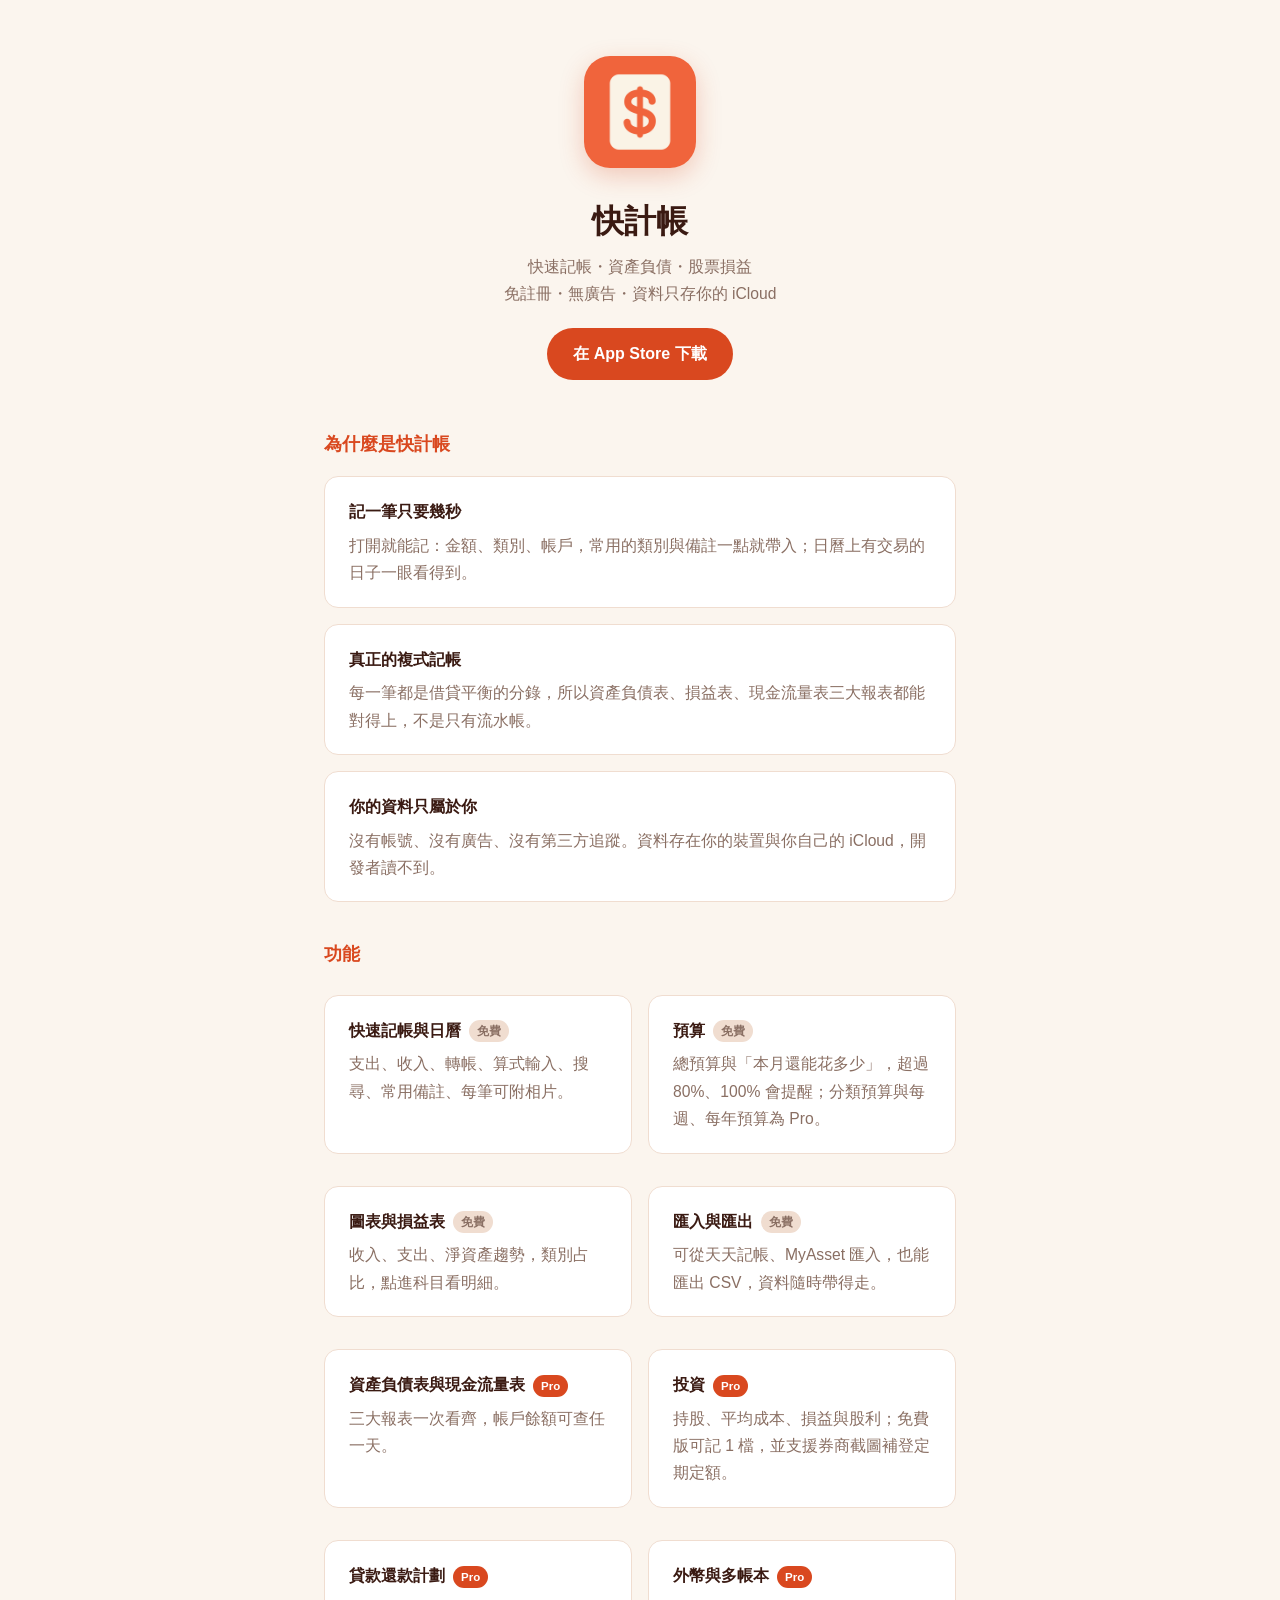
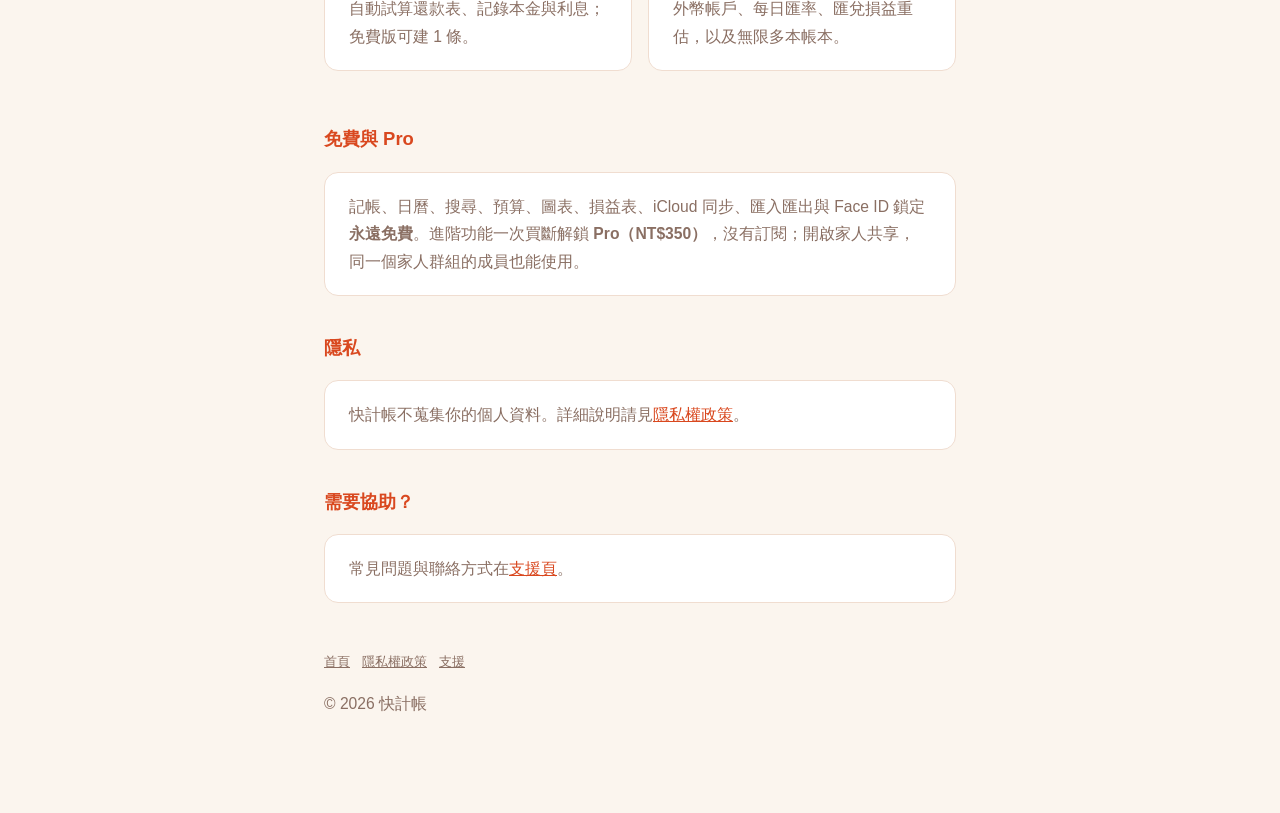
==== index.html @ 149b97d0 "快計帳站台：首頁、隱私權政策、支援頁（比照 Matchabook 站台，GitHub Pages） Co-Authored-By: Claude Sonnet 5.5 <noreply@anthrop" ====
<!DOCTYPE html>
<html lang="zh-Hant">
<head>
<meta charset="utf-8">
<meta name="viewport" content="width=device-width, initial-scale=1">
<title>快計帳 — 快速記帳・資產負債・股票損益</title>
<meta name="description" content="快計帳：快速記帳、日曆、預算、圖表與三大報表，資料只存在你自己的 iCloud，免註冊、無廣告。">
<link rel="icon" href="favicon.ico" sizes="any">
<link rel="icon" type="image/png" sizes="32x32" href="favicon-32.png">
<link rel="apple-touch-icon" sizes="180x180" href="apple-touch-icon.png">
<link rel="manifest" href="site.webmanifest">
<meta name="apple-mobile-web-app-title" content="快計帳">
<link rel="stylesheet" href="style.css">
</head>
<body>
<main>

  <div class="hero">
    <img src="icon-512.png" alt="快計帳 App 圖示" width="112" height="112">
    <h1>快計帳</h1>
    <p class="tag">快速記帳・資產負債・股票損益<br>免註冊・無廣告・資料只存你的 iCloud</p>
    <a class="button" href="https://apps.apple.com/app/id6822776320">在 App Store 下載</a>
  </div>

  <h2>為什麼是快計帳</h2>
  <div class="card"><h3>記一筆只要幾秒</h3><p>打開就能記：金額、類別、帳戶，常用的類別與備註一點就帶入；日曆上有交易的日子一眼看得到。</p></div>
  <div class="card"><h3>真正的複式記帳</h3><p>每一筆都是借貸平衡的分錄，所以資產負債表、損益表、現金流量表三大報表都能對得上，不是只有流水帳。</p></div>
  <div class="card"><h3>你的資料只屬於你</h3><p>沒有帳號、沒有廣告、沒有第三方追蹤。資料存在你的裝置與你自己的 iCloud，開發者讀不到。</p></div>

  <h2>功能</h2>
  <div class="grid">
    <div class="card"><h3>快速記帳與日曆<span class="tag-free">免費</span></h3><p>支出、收入、轉帳、算式輸入、搜尋、常用備註、每筆可附相片。</p></div>
    <div class="card"><h3>預算<span class="tag-free">免費</span></h3><p>總預算與「本月還能花多少」，超過 80%、100% 會提醒；分類預算與每週、每年預算為 Pro。</p></div>
    <div class="card"><h3>圖表與損益表<span class="tag-free">免費</span></h3><p>收入、支出、淨資產趨勢，類別占比，點進科目看明細。</p></div>
    <div class="card"><h3>匯入與匯出<span class="tag-free">免費</span></h3><p>可從天天記帳、MyAsset 匯入，也能匯出 CSV，資料隨時帶得走。</p></div>
    <div class="card"><h3>資產負債表與現金流量表<span class="tag-pro">Pro</span></h3><p>三大報表一次看齊，帳戶餘額可查任一天。</p></div>
    <div class="card"><h3>投資<span class="tag-pro">Pro</span></h3><p>持股、平均成本、損益與股利；免費版可記 1 檔，並支援券商截圖補登定期定額。</p></div>
    <div class="card"><h3>貸款還款計劃<span class="tag-pro">Pro</span></h3><p>自動試算還款表、記錄本金與利息；免費版可建 1 條。</p></div>
    <div class="card"><h3>外幣與多帳本<span class="tag-pro">Pro</span></h3><p>外幣帳戶、每日匯率、匯兌損益重估，以及無限多本帳本。</p></div>
  </div>

  <h2>免費與 Pro</h2>
  <div class="card">
    <p>記帳、日曆、搜尋、預算、圖表、損益表、iCloud 同步、匯入匯出與 Face ID 鎖定<strong>永遠免費</strong>。進階功能一次買斷解鎖 <strong>Pro（NT$350）</strong>，沒有訂閱；開啟家人共享，同一個家人群組的成員也能使用。</p>
  </div>

  <h2>隱私</h2>
  <div class="card"><p>快計帳不蒐集你的個人資料。詳細說明請見<a href="privacy.html">隱私權政策</a>。</p></div>

  <h2>需要協助？</h2>
  <div class="card"><p>常見問題與聯絡方式在<a href="support.html">支援頁</a>。</p></div>

  <footer>
    <a href="./">首頁</a><a href="privacy.html">隱私權政策</a><a href="support.html">支援</a>
    <p>© 2026 快計帳</p>
  </footer>
</main>
</body>
</html>
---- style.css ----
:root {
  --bg: #FBF5EE;
  --card: #FFFFFF;
  --deep: #3A1A12;
  --accent: #D9481F;
  --muted: #8A6F63;
  --border: #F0DDD0;
  color-scheme: light dark;
}
@media (prefers-color-scheme: dark) {
  :root {
    --bg: #1A0F0B; --card: #25150F; --border: #3A2218;
    --deep: #F5E9DF; --accent: #FF8A63; --muted: #B49A8C;
  }
}
* { box-sizing: border-box; }
body {
  margin: 0;
  background: var(--bg);
  color: var(--deep);
  font-family: -apple-system, BlinkMacSystemFont, "Segoe UI", "Noto Sans TC", sans-serif;
  line-height: 1.75;
}
main {
  max-width: 680px;
  margin: 0 auto;
  padding: 48px 24px 80px;
}
h1 { font-size: 1.7rem; margin: 0 0 4px; }
h2 { font-size: 1.15rem; margin: 36px 0 8px; color: var(--accent); }
p, li { font-size: 0.98rem; }
.updated { color: var(--muted); font-size: 0.85rem; margin-bottom: 28px; }
nav.top { margin-bottom: 32px; font-size: 0.9rem; }
nav.top a { color: var(--accent); text-decoration: none; margin-right: 14px; }
nav.top a:hover { text-decoration: underline; }
.brand { display: flex; align-items: center; gap: 10px; margin-bottom: 24px; }
.brand a { display: flex; align-items: center; gap: 10px; color: inherit; text-decoration: none; }
.brand img { width: 42px; height: 42px; border-radius: 11px; }
.brand .name { font-weight: 600; font-size: 1.05rem; }
.hero { text-align: center; padding: 8px 0 12px; }
.hero img { width: 112px; height: 112px; border-radius: 26px; box-shadow: 0 8px 24px rgba(217, 72, 31, 0.25); }
.hero h1 { font-size: 2rem; margin-top: 16px; }
.hero .tag { color: var(--muted); margin: 4px 0 20px; }
.button {
  display: inline-block; background: var(--accent); color: #fff; text-decoration: none;
  padding: 12px 26px; border-radius: 999px; font-weight: 600;
}
@media (prefers-color-scheme: dark) { .button { color: #1A0F0B; } }
.card {
  background: var(--card); border: 1px solid var(--border);
  border-radius: 14px; padding: 20px 24px; margin: 16px 0;
}
.card h3 { margin: 0 0 6px; font-size: 1.02rem; }
.card p { margin: 0; color: var(--muted); }
.grid { display: grid; grid-template-columns: 1fr; gap: 0 16px; }
@media (min-width: 640px) { .grid { grid-template-columns: 1fr 1fr; } }
.tag-free, .tag-pro {
  display: inline-block; font-size: 0.72rem; padding: 1px 8px; border-radius: 999px;
  margin-left: 8px; vertical-align: middle; font-weight: 600;
}
.tag-free { background: var(--border); color: var(--muted); }
.tag-pro { background: var(--accent); color: #fff; }
@media (prefers-color-scheme: dark) { .tag-pro { color: #1A0F0B; } }
a { color: var(--accent); }
footer { color: var(--muted); font-size: 0.82rem; margin-top: 48px; }
footer a { color: var(--muted); margin-right: 12px; }
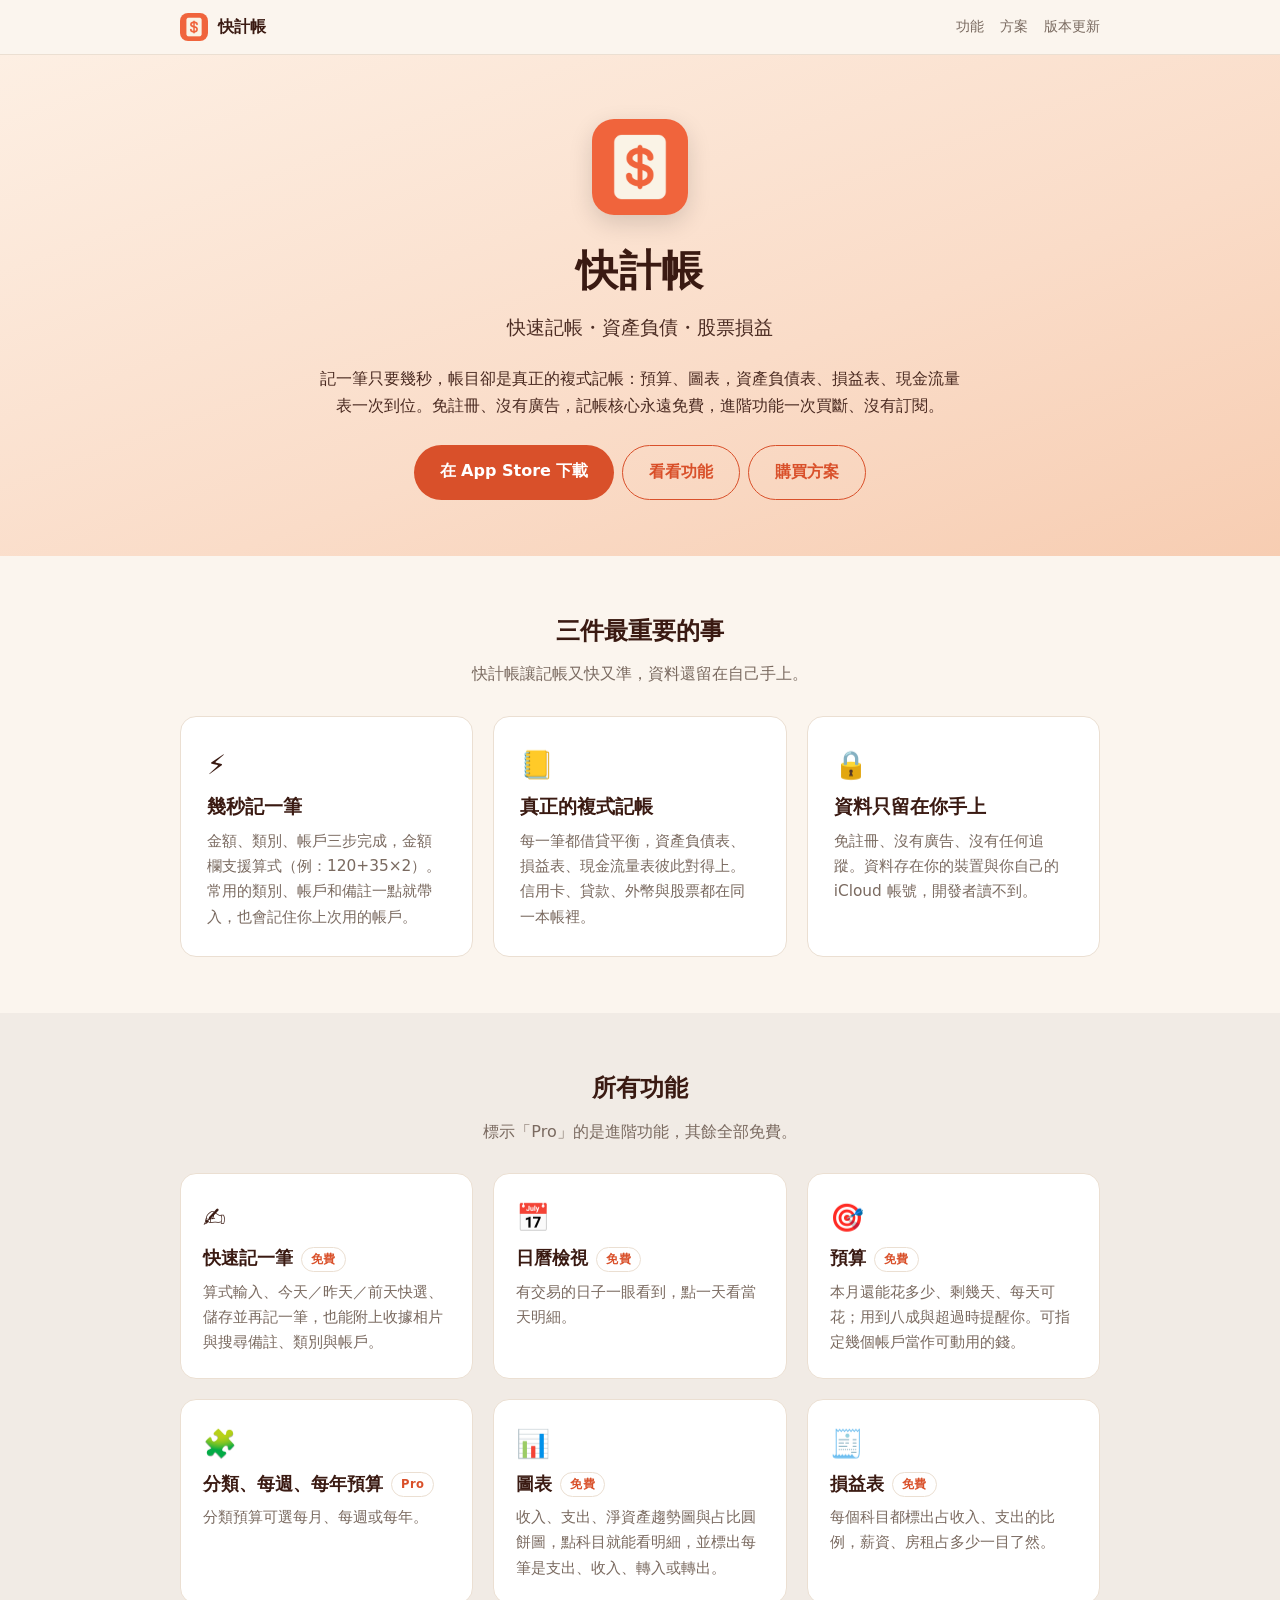
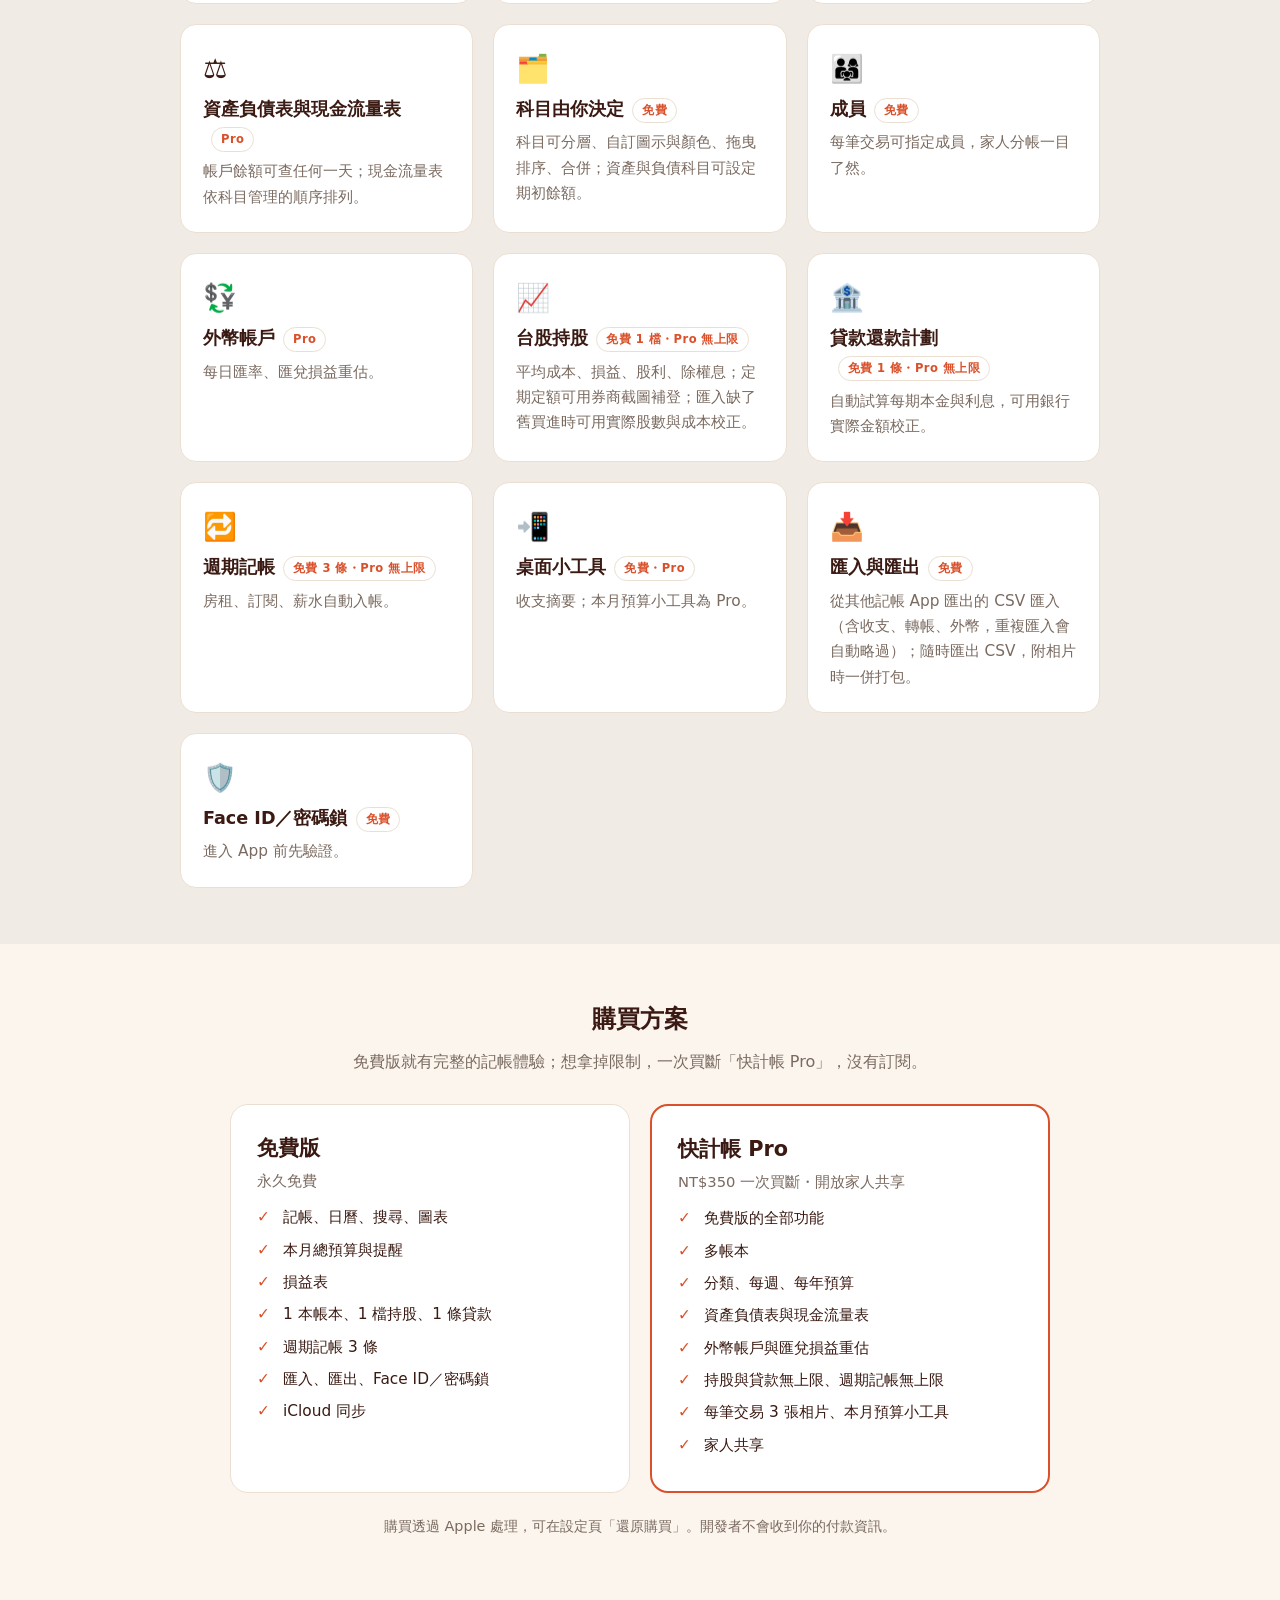
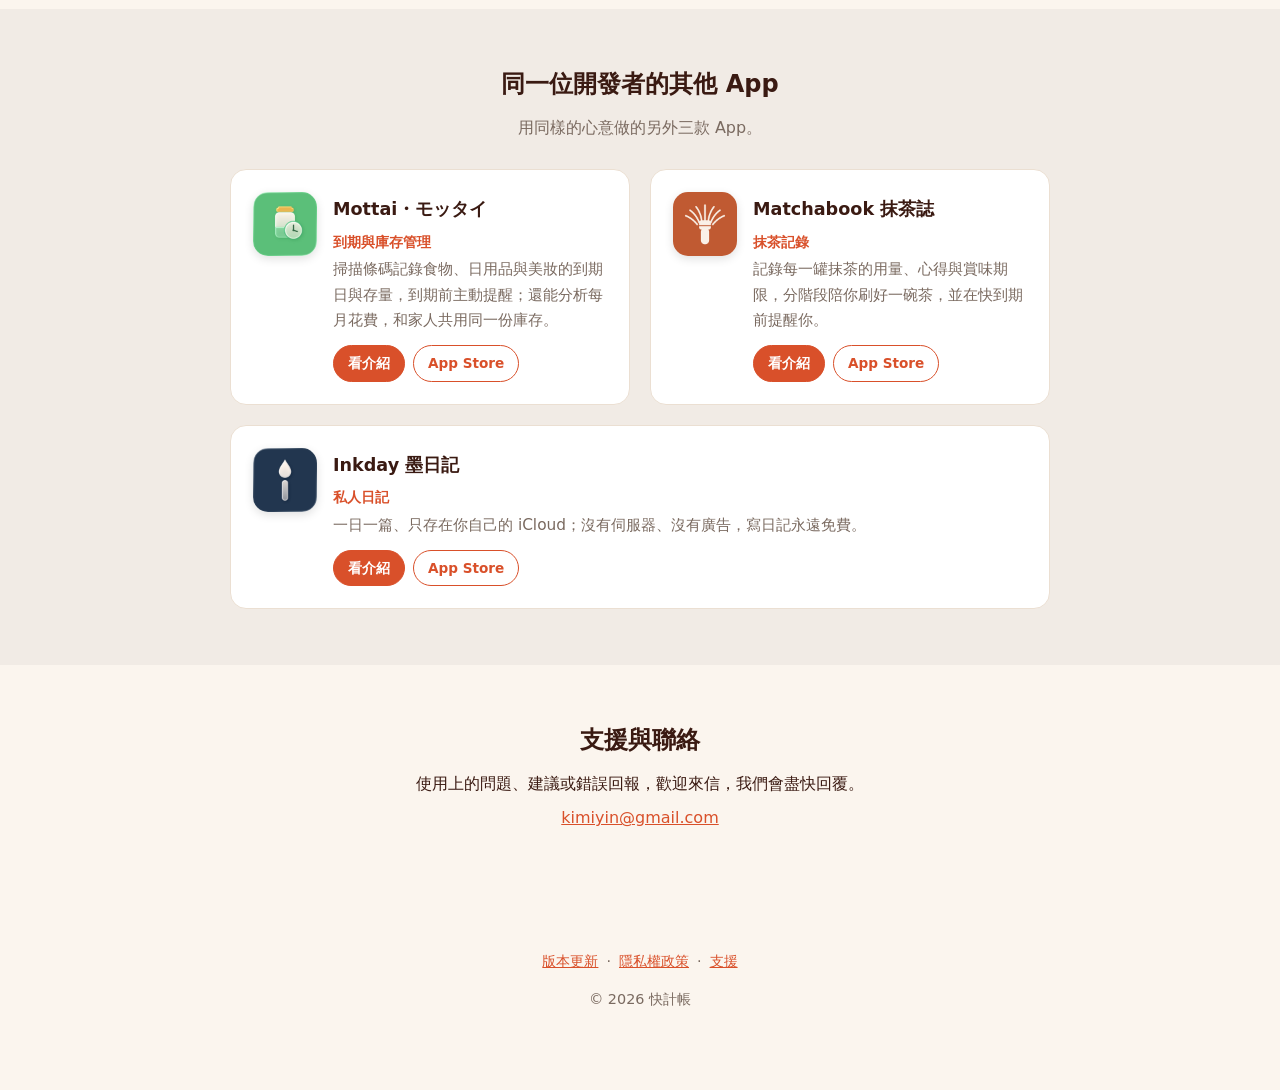
==== commit 57caae2b: "首頁改版（比照 Mottai 站台：功能卡片、免費／Pro 方案、其他 App）、新增版本更新頁、補上其他 App 圖示；沿用既有的隱私權政策與支援頁 Co-Authored-By: Claude S" ====
--- a/index.html
+++ b/index.html
@@ -4,56 +4,189 @@
 <meta charset="utf-8">
 <meta name="viewport" content="width=device-width, initial-scale=1">
 <title>快計帳 — 快速記帳・資產負債・股票損益</title>
-<meta name="description" content="快計帳：快速記帳、日曆、預算、圖表與三大報表，資料只存在你自己的 iCloud，免註冊、無廣告。">
+<meta name="description" content="記一筆只要幾秒，卻是真正的複式記帳：預算、圖表與資產負債表、損益表、現金流量表一次到位。免註冊、沒有廣告，進階功能一次買斷、沒有訂閱。">
 <link rel="icon" href="favicon.ico" sizes="any">
 <link rel="icon" type="image/png" sizes="32x32" href="favicon-32.png">
 <link rel="apple-touch-icon" sizes="180x180" href="apple-touch-icon.png">
 <link rel="manifest" href="site.webmanifest">
 <meta name="apple-mobile-web-app-title" content="快計帳">
-<link rel="stylesheet" href="style.css">
+<meta name="theme-color" content="#FBF5EE" media="(prefers-color-scheme: light)">
+<meta name="theme-color" content="#1C1210" media="(prefers-color-scheme: dark)">
+<meta property="og:title" content="快計帳">
+<meta property="og:description" content="記一筆只要幾秒，卻是真正的複式記帳">
+<meta property="og:image" content="https://seanseanyin.github.io/quickledger-site/icon-512.png">
+<link rel="canonical" href="https://seanseanyin.github.io/quickledger-site/">
+<style>
+  :root{
+    --bg:#FBF5EE; --card:#FFFFFF; --border:#EBDFD2;
+    --deep:#3A1A12; --accent:#D9502A; --muted:#7A6A60;
+    --hero-a:#FDEFE3; --hero-b:#FADCC8; --hero-c:#F7CDB2;
+    color-scheme: light dark;
+  }
+  @media (prefers-color-scheme: dark){
+    :root{ --bg:#1C1210; --card:#271A16; --border:#3A2A24;
+           --deep:#F3E8E0; --accent:#FF8A63; --muted:#B5A39A;
+           --hero-a:#2E1B15; --hero-b:#3A211A; --hero-c:#44281F; }
+  }
+  *{box-sizing:border-box}
+  html{scroll-behavior:smooth}
+  body{margin:0;font-family:-apple-system,"PingFang TC","Noto Sans TC",system-ui,sans-serif;
+       color:var(--deep);background:var(--bg);line-height:1.65;-webkit-font-smoothing:antialiased}
+  a{color:var(--accent)}
+  .wrap{max-width:960px;margin:0 auto;padding:0 20px}
+  .topbar{position:sticky;top:0;z-index:10;background:color-mix(in srgb,var(--bg) 88%,transparent);
+          backdrop-filter:saturate(1.4) blur(10px);-webkit-backdrop-filter:saturate(1.4) blur(10px);
+          border-bottom:1px solid var(--border)}
+  .topbar .wrap{display:flex;align-items:center;justify-content:space-between;gap:12px;min-height:54px}
+  .topbrand{display:flex;align-items:center;gap:10px;font-weight:700;color:var(--deep);text-decoration:none}
+  .topbrand img{width:28px;height:28px;border-radius:8px}
+  .toplinks{display:flex;gap:16px;font-size:.9rem}
+  .toplinks a{text-decoration:none;color:var(--muted)}
+  header.hero{background:linear-gradient(160deg,var(--hero-a),var(--hero-b) 60%,var(--hero-c));
+              padding:64px 0 56px;text-align:center}
+  .appicon{width:96px;height:96px;border-radius:22px;box-shadow:0 8px 24px rgba(0,0,0,.14);margin-bottom:14px}
+  .logo{font-size:2.6rem;font-weight:800;letter-spacing:.5px;color:var(--deep);margin:0}
+  .tag{font-size:1.2rem;color:var(--deep);margin:.4rem 0 1.4rem;opacity:.9}
+  .sub{max-width:640px;margin:0 auto;color:var(--deep);opacity:.92}
+  .cta{display:inline-block;margin-top:26px;background:var(--accent);color:#fff;
+       text-decoration:none;font-weight:700;padding:13px 26px;border-radius:999px}
+  .cta.secondary{background:transparent;color:var(--accent);border:1.5px solid var(--accent)}
+  .ctas{display:flex;flex-wrap:wrap;gap:8px;justify-content:center}
+  .ctas .cta{margin:26px 0 0}
+  section{padding:56px 0}
+  h2{font-size:1.5rem;margin:0 0 10px;text-align:center}
+  .lede{text-align:center;color:var(--muted);max-width:620px;margin:0 auto 28px}
+  .grid{display:grid;grid-template-columns:repeat(auto-fit,minmax(250px,1fr));gap:20px}
+  .grid.big{grid-template-columns:repeat(auto-fit,minmax(280px,1fr))}
+  .card{background:var(--card);border:1px solid var(--border);border-radius:16px;padding:22px}
+  .card h3{margin:.2rem 0 .4rem;font-size:1.1rem}
+  .card p{margin:0;color:var(--muted);font-size:.96rem}
+  .emoji{font-size:1.7rem}
+  .pill{display:inline-block;font-size:.72rem;letter-spacing:.04em;color:var(--accent);
+        border:1px solid var(--border);border-radius:999px;padding:2px 9px;margin-left:8px;vertical-align:middle;font-weight:600}
+  .core .card{padding:26px}
+  .core .card h3{font-size:1.2rem}
+  .alt{background:#0000000a}
+  @media (prefers-color-scheme: dark){ .alt{background:#ffffff08} }
+  .plans{display:grid;grid-template-columns:repeat(auto-fit,minmax(280px,1fr));gap:20px;max-width:820px;margin:0 auto}
+  .plan{background:var(--card);border:1px solid var(--border);border-radius:18px;padding:26px}
+  .plan.pro{border:2px solid var(--accent)}
+  .plan h3{margin:0 0 4px;font-size:1.3rem}
+  .plan .price{color:var(--muted);font-size:.92rem;margin-bottom:12px}
+  .plan ul{margin:0;padding-left:0;list-style:none}
+  .plan li{margin:7px 0;padding-left:26px;position:relative;font-size:.96rem}
+  .plan li::before{content:"✓";position:absolute;left:0;color:var(--accent);font-weight:800}
+  .note{text-align:center;color:var(--muted);font-size:.9rem;margin-top:22px}
+  .apps{display:grid;grid-template-columns:repeat(auto-fit,minmax(300px,1fr));gap:20px;max-width:820px;margin:0 auto}
+  .card.app{display:flex;gap:16px;align-items:flex-start}
+  .card.app img{width:64px;height:64px;border-radius:15px;flex:none;box-shadow:0 3px 10px rgba(0,0,0,.12)}
+  .apps>.card.app:last-child:nth-child(odd){grid-column:1/-1}
+  .apptag{color:var(--accent);font-size:.85rem;font-weight:600;margin-bottom:4px}
+  .applinks{display:flex;gap:8px;margin-top:12px;flex-wrap:wrap}
+  .mini{display:inline-block;background:var(--accent);color:#fff;text-decoration:none;font-weight:700;font-size:.85rem;padding:6px 14px;border-radius:999px;border:1.5px solid var(--accent)}
+  .mini.ghost{background:transparent;color:var(--accent)}
+  .support{text-align:center}
+  .support p{max-width:560px;margin:8px auto}
+  footer{padding:40px 0 64px;text-align:center;color:var(--muted);font-size:.9rem}
+  footer a{margin:0 8px}
+</style>
 </head>
 <body>
-<main>
+<div class="topbar">
+  <div class="wrap">
+    <a class="topbrand" href="#top"><img src="icon-192.png" alt="" width="28" height="28">快計帳</a>
+    <div class="toplinks"><a href="#features">功能</a><a href="#pricing">方案</a><a href="changelog.html">版本更新</a></div>
+  </div>
+</div>
 
-  <div class="hero">
-    <img src="icon-512.png" alt="快計帳 App 圖示" width="112" height="112">
-    <h1>快計帳</h1>
-    <p class="tag">快速記帳・資產負債・股票損益<br>免註冊・無廣告・資料只存你的 iCloud</p>
-    <a class="button" href="https://apps.apple.com/app/id6822776320">在 App Store 下載</a>
+<header class="hero" id="top">
+  <div class="wrap">
+    <img class="appicon" src="icon-512.png" alt="快計帳 App 圖示" width="96" height="96">
+    <h1 class="logo">快計帳</h1>
+    <div class="tag">快速記帳・資產負債・股票損益</div>
+    <p class="sub">記一筆只要幾秒，帳目卻是真正的複式記帳：預算、圖表，資產負債表、損益表、現金流量表一次到位。免註冊、沒有廣告，記帳核心永遠免費，進階功能一次買斷、沒有訂閱。</p>
+    <div class="ctas">
+      <a class="cta" href="https://apps.apple.com/app/id6822776320">在 App Store 下載</a>
+      <a class="cta secondary" href="#features">看看功能</a>
+      <a class="cta secondary" href="#pricing">購買方案</a>
+    </div>
   </div>
+</header>
 
-  <h2>為什麼是快計帳</h2>
-  <div class="card"><h3>記一筆只要幾秒</h3><p>打開就能記：金額、類別、帳戶，常用的類別與備註一點就帶入；日曆上有交易的日子一眼看得到。</p></div>
-  <div class="card"><h3>真正的複式記帳</h3><p>每一筆都是借貸平衡的分錄，所以資產負債表、損益表、現金流量表三大報表都能對得上，不是只有流水帳。</p></div>
-  <div class="card"><h3>你的資料只屬於你</h3><p>沒有帳號、沒有廣告、沒有第三方追蹤。資料存在你的裝置與你自己的 iCloud，開發者讀不到。</p></div>
+<section id="core" class="core">
+  <div class="wrap">
+    <h2>三件最重要的事</h2>
+    <p class="lede">快計帳讓記帳又快又準，資料還留在自己手上。</p>
+    <div class="grid big">
+      <div class="card"><div class="emoji">⚡</div><h3>幾秒記一筆</h3><p>金額、類別、帳戶三步完成，金額欄支援算式（例：120+35×2）。常用的類別、帳戶和備註一點就帶入，也會記住你上次用的帳戶。</p></div>
+      <div class="card"><div class="emoji">📒</div><h3>真正的複式記帳</h3><p>每一筆都借貸平衡，資產負債表、損益表、現金流量表彼此對得上。信用卡、貸款、外幣與股票都在同一本帳裡。</p></div>
+      <div class="card"><div class="emoji">🔒</div><h3>資料只留在你手上</h3><p>免註冊、沒有廣告、沒有任何追蹤。資料存在你的裝置與你自己的 iCloud 帳號，開發者讀不到。</p></div>
+    </div>
+  </div>
+</section>
 
-  <h2>功能</h2>
-  <div class="grid">
-    <div class="card"><h3>快速記帳與日曆<span class="tag-free">免費</span></h3><p>支出、收入、轉帳、算式輸入、搜尋、常用備註、每筆可附相片。</p></div>
-    <div class="card"><h3>預算<span class="tag-free">免費</span></h3><p>總預算與「本月還能花多少」，超過 80%、100% 會提醒；分類預算與每週、每年預算為 Pro。</p></div>
-    <div class="card"><h3>圖表與損益表<span class="tag-free">免費</span></h3><p>收入、支出、淨資產趨勢，類別占比，點進科目看明細。</p></div>
-    <div class="card"><h3>匯入與匯出<span class="tag-free">免費</span></h3><p>可從天天記帳、MyAsset 匯入，也能匯出 CSV，資料隨時帶得走。</p></div>
-    <div class="card"><h3>資產負債表與現金流量表<span class="tag-pro">Pro</span></h3><p>三大報表一次看齊，帳戶餘額可查任一天。</p></div>
-    <div class="card"><h3>投資<span class="tag-pro">Pro</span></h3><p>持股、平均成本、損益與股利；免費版可記 1 檔，並支援券商截圖補登定期定額。</p></div>
-    <div class="card"><h3>貸款還款計劃<span class="tag-pro">Pro</span></h3><p>自動試算還款表、記錄本金與利息；免費版可建 1 條。</p></div>
-    <div class="card"><h3>外幣與多帳本<span class="tag-pro">Pro</span></h3><p>外幣帳戶、每日匯率、匯兌損益重估，以及無限多本帳本。</p></div>
+<section id="features" class="alt">
+  <div class="wrap">
+    <h2>所有功能</h2>
+    <p class="lede">標示「Pro」的是進階功能，其餘全部免費。</p>
+    <div class="grid">
+      <div class="card"><div class="emoji">✍️</div><h3>快速記一筆<span class="pill">免費</span></h3><p>算式輸入、今天／昨天／前天快選、儲存並再記一筆，也能附上收據相片與搜尋備註、類別與帳戶。</p></div>
+      <div class="card"><div class="emoji">📅</div><h3>日曆檢視<span class="pill">免費</span></h3><p>有交易的日子一眼看到，點一天看當天明細。</p></div>
+      <div class="card"><div class="emoji">🎯</div><h3>預算<span class="pill">免費</span></h3><p>本月還能花多少、剩幾天、每天可花；用到八成與超過時提醒你。可指定幾個帳戶當作可動用的錢。</p></div>
+      <div class="card"><div class="emoji">🧩</div><h3>分類、每週、每年預算<span class="pill">Pro</span></h3><p>分類預算可選每月、每週或每年。</p></div>
+      <div class="card"><div class="emoji">📊</div><h3>圖表<span class="pill">免費</span></h3><p>收入、支出、淨資產趨勢圖與占比圓餅圖，點科目就能看明細，並標出每筆是支出、收入、轉入或轉出。</p></div>
+      <div class="card"><div class="emoji">🧾</div><h3>損益表<span class="pill">免費</span></h3><p>每個科目都標出占收入、支出的比例，薪資、房租占多少一目了然。</p></div>
+      <div class="card"><div class="emoji">⚖️</div><h3>資產負債表與現金流量表<span class="pill">Pro</span></h3><p>帳戶餘額可查任何一天；現金流量表依科目管理的順序排列。</p></div>
+      <div class="card"><div class="emoji">🗂️</div><h3>科目由你決定<span class="pill">免費</span></h3><p>科目可分層、自訂圖示與顏色、拖曳排序、合併；資產與負債科目可設定期初餘額。</p></div>
+      <div class="card"><div class="emoji">👨‍👩‍👧</div><h3>成員<span class="pill">免費</span></h3><p>每筆交易可指定成員，家人分帳一目了然。</p></div>
+      <div class="card"><div class="emoji">💱</div><h3>外幣帳戶<span class="pill">Pro</span></h3><p>每日匯率、匯兌損益重估。</p></div>
+      <div class="card"><div class="emoji">📈</div><h3>台股持股<span class="pill">免費 1 檔・Pro 無上限</span></h3><p>平均成本、損益、股利、除權息；定期定額可用券商截圖補登；匯入缺了舊買進時可用實際股數與成本校正。</p></div>
+      <div class="card"><div class="emoji">🏦</div><h3>貸款還款計劃<span class="pill">免費 1 條・Pro 無上限</span></h3><p>自動試算每期本金與利息，可用銀行實際金額校正。</p></div>
+      <div class="card"><div class="emoji">🔁</div><h3>週期記帳<span class="pill">免費 3 條・Pro 無上限</span></h3><p>房租、訂閱、薪水自動入帳。</p></div>
+      <div class="card"><div class="emoji">📲</div><h3>桌面小工具<span class="pill">免費・Pro</span></h3><p>收支摘要；本月預算小工具為 Pro。</p></div>
+      <div class="card"><div class="emoji">📥</div><h3>匯入與匯出<span class="pill">免費</span></h3><p>從其他記帳 App 匯出的 CSV 匯入（含收支、轉帳、外幣，重複匯入會自動略過）；隨時匯出 CSV，附相片時一併打包。</p></div>
+      <div class="card"><div class="emoji">🛡️</div><h3>Face ID／密碼鎖<span class="pill">免費</span></h3><p>進入 App 前先驗證。</p></div>
+    </div>
   </div>
+</section>
 
-  <h2>免費與 Pro</h2>
-  <div class="card">
-    <p>記帳、日曆、搜尋、預算、圖表、損益表、iCloud 同步、匯入匯出與 Face ID 鎖定<strong>永遠免費</strong>。進階功能一次買斷解鎖 <strong>Pro（NT$350）</strong>，沒有訂閱；開啟家人共享，同一個家人群組的成員也能使用。</p>
+<section id="pricing">
+  <div class="wrap">
+    <h2>購買方案</h2>
+    <p class="lede">免費版就有完整的記帳體驗；想拿掉限制，一次買斷「快計帳 Pro」，沒有訂閱。</p>
+    <div class="plans">
+      <div class="plan"><h3>免費版</h3><div class="price">永久免費</div><ul><li>記帳、日曆、搜尋、圖表</li><li>本月總預算與提醒</li><li>損益表</li><li>1 本帳本、1 檔持股、1 條貸款</li><li>週期記帳 3 條</li><li>匯入、匯出、Face ID／密碼鎖</li><li>iCloud 同步</li></ul></div>
+      <div class="plan pro"><h3>快計帳 Pro</h3><div class="price">NT$350 一次買斷・開放家人共享</div><ul><li>免費版的全部功能</li><li>多帳本</li><li>分類、每週、每年預算</li><li>資產負債表與現金流量表</li><li>外幣帳戶與匯兌損益重估</li><li>持股與貸款無上限、週期記帳無上限</li><li>每筆交易 3 張相片、本月預算小工具</li><li>家人共享</li></ul></div>
+    </div>
+    <p class="note">購買透過 Apple 處理，可在設定頁「還原購買」。開發者不會收到你的付款資訊。</p>
   </div>
+</section>
 
-  <h2>隱私</h2>
-  <div class="card"><p>快計帳不蒐集你的個人資料。詳細說明請見<a href="privacy.html">隱私權政策</a>。</p></div>
+<section id="apps" class="alt">
+  <div class="wrap">
+    <h2>同一位開發者的其他 App</h2>
+    <p class="lede">用同樣的心意做的另外三款 App。</p>
+    <div class="apps">
+      <div class="card app"><img src="mottai-icon.png" alt="" width="64" height="64"><div><h3>Mottai・モッタイ</h3><div class="apptag">到期與庫存管理</div><p>掃描條碼記錄食物、日用品與美妝的到期日與存量，到期前主動提醒；還能分析每月花費，和家人共用同一份庫存。</p><div class="applinks"><a class="mini" href="https://seanseanyin.github.io/mottai-site/">看介紹</a><a class="mini ghost" href="https://apps.apple.com/app/id6793061733">App Store</a></div></div></div>
+      <div class="card app"><img src="matchabook-icon.png" alt="" width="64" height="64"><div><h3>Matchabook 抹茶誌</h3><div class="apptag">抹茶記錄</div><p>記錄每一罐抹茶的用量、心得與賞味期限，分階段陪你刷好一碗茶，並在快到期前提醒你。</p><div class="applinks"><a class="mini" href="https://seanseanyin.github.io/matchabook-site/">看介紹</a><a class="mini ghost" href="https://apps.apple.com/app/id6787303953">App Store</a></div></div></div>
+      <div class="card app"><img src="inkday-icon.png" alt="" width="64" height="64"><div><h3>Inkday 墨日記</h3><div class="apptag">私人日記</div><p>一日一篇、只存在你自己的 iCloud；沒有伺服器、沒有廣告，寫日記永遠免費。</p><div class="applinks"><a class="mini" href="https://seanseanyin.github.io/inkday-site/">看介紹</a><a class="mini ghost" href="https://apps.apple.com/app/id6797171199">App Store</a></div></div></div>
+    </div>
+  </div>
+</section>
 
-  <h2>需要協助？</h2>
-  <div class="card"><p>常見問題與聯絡方式在<a href="support.html">支援頁</a>。</p></div>
+<section id="support" class="support">
+  <div class="wrap">
+    <h2>支援與聯絡</h2>
+    <p>使用上的問題、建議或錯誤回報，歡迎來信，我們會盡快回覆。</p>
+    <p><a href="mailto:kimiyin@gmail.com">kimiyin@gmail.com</a></p>
+  </div>
+</section>
 
-  <footer>
-    <a href="./">首頁</a><a href="privacy.html">隱私權政策</a><a href="support.html">支援</a>
+<footer>
+  <div class="wrap">
+    <p><a href="changelog.html">版本更新</a>·<a href="privacy.html">隱私權政策</a>·<a href="support.html">支援</a></p>
     <p>© 2026 快計帳</p>
-  </footer>
-</main>
+  </div>
+</footer>
 </body>
 </html>
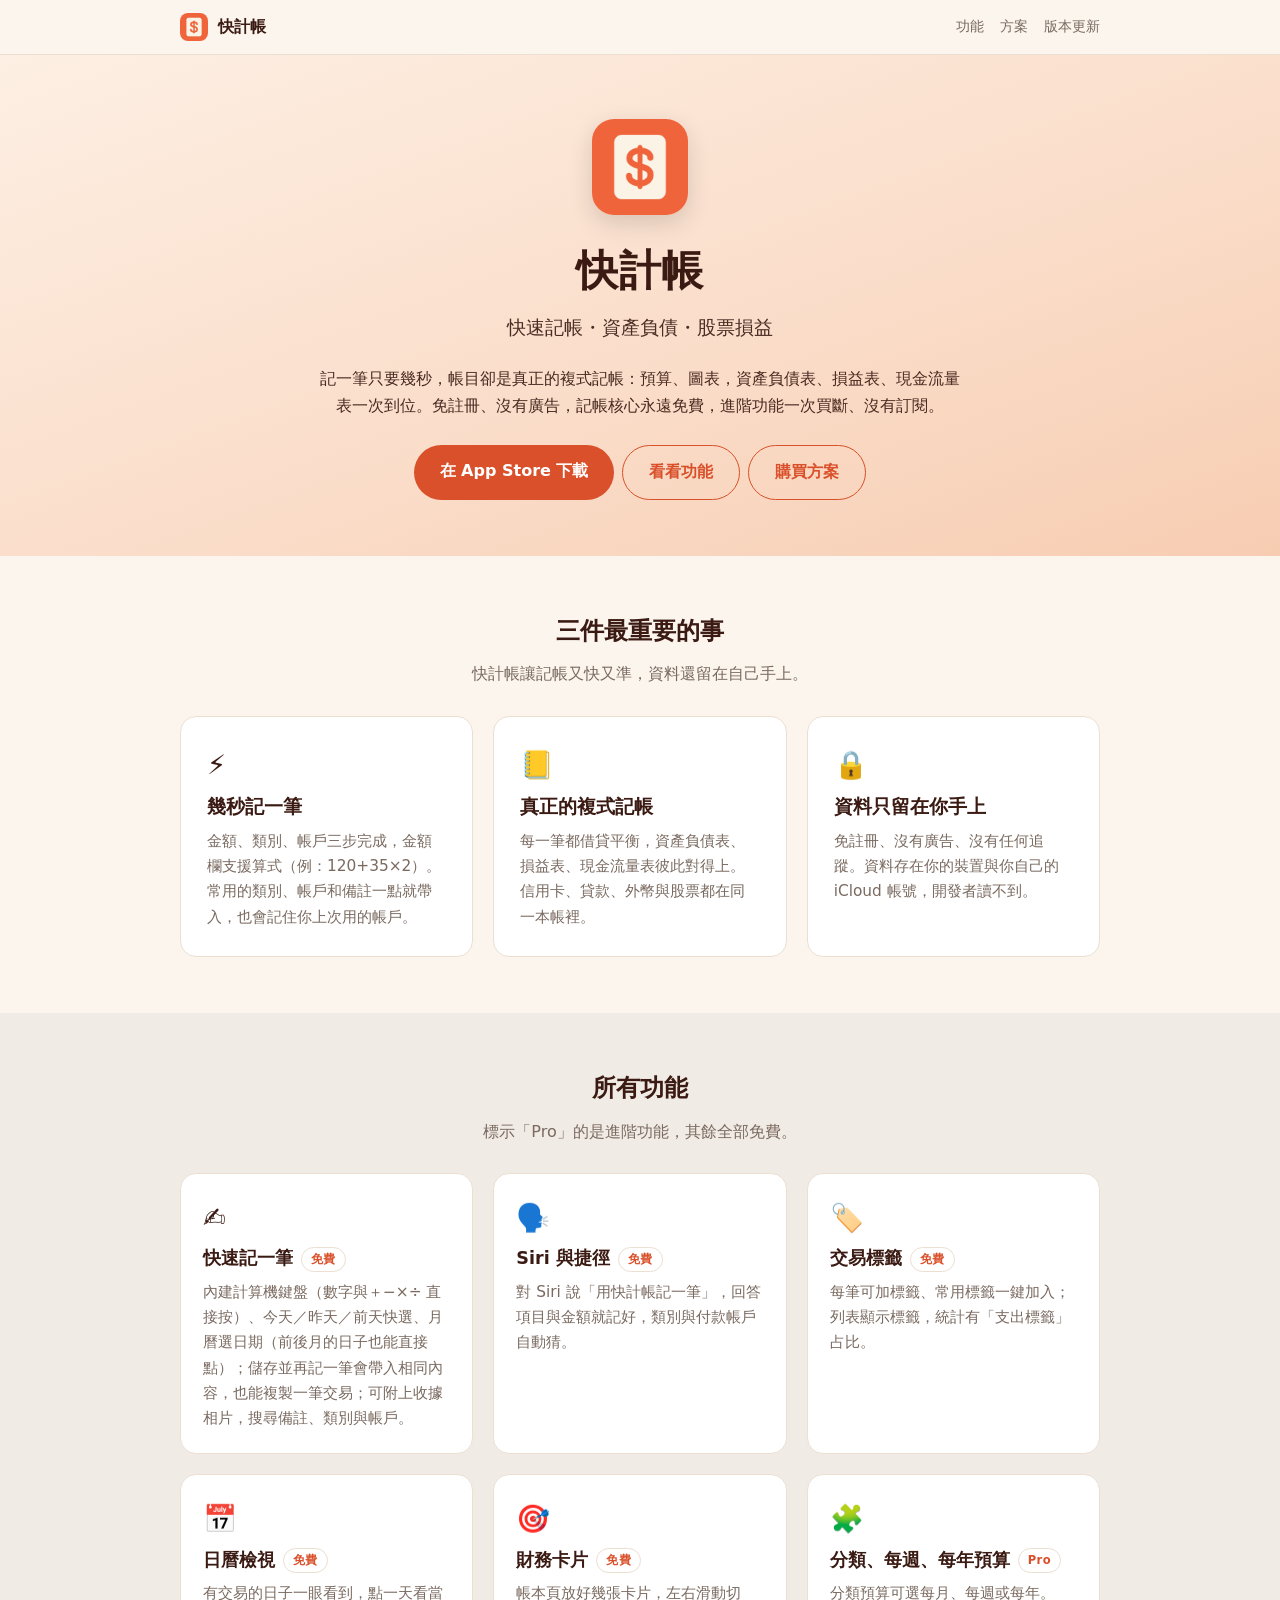
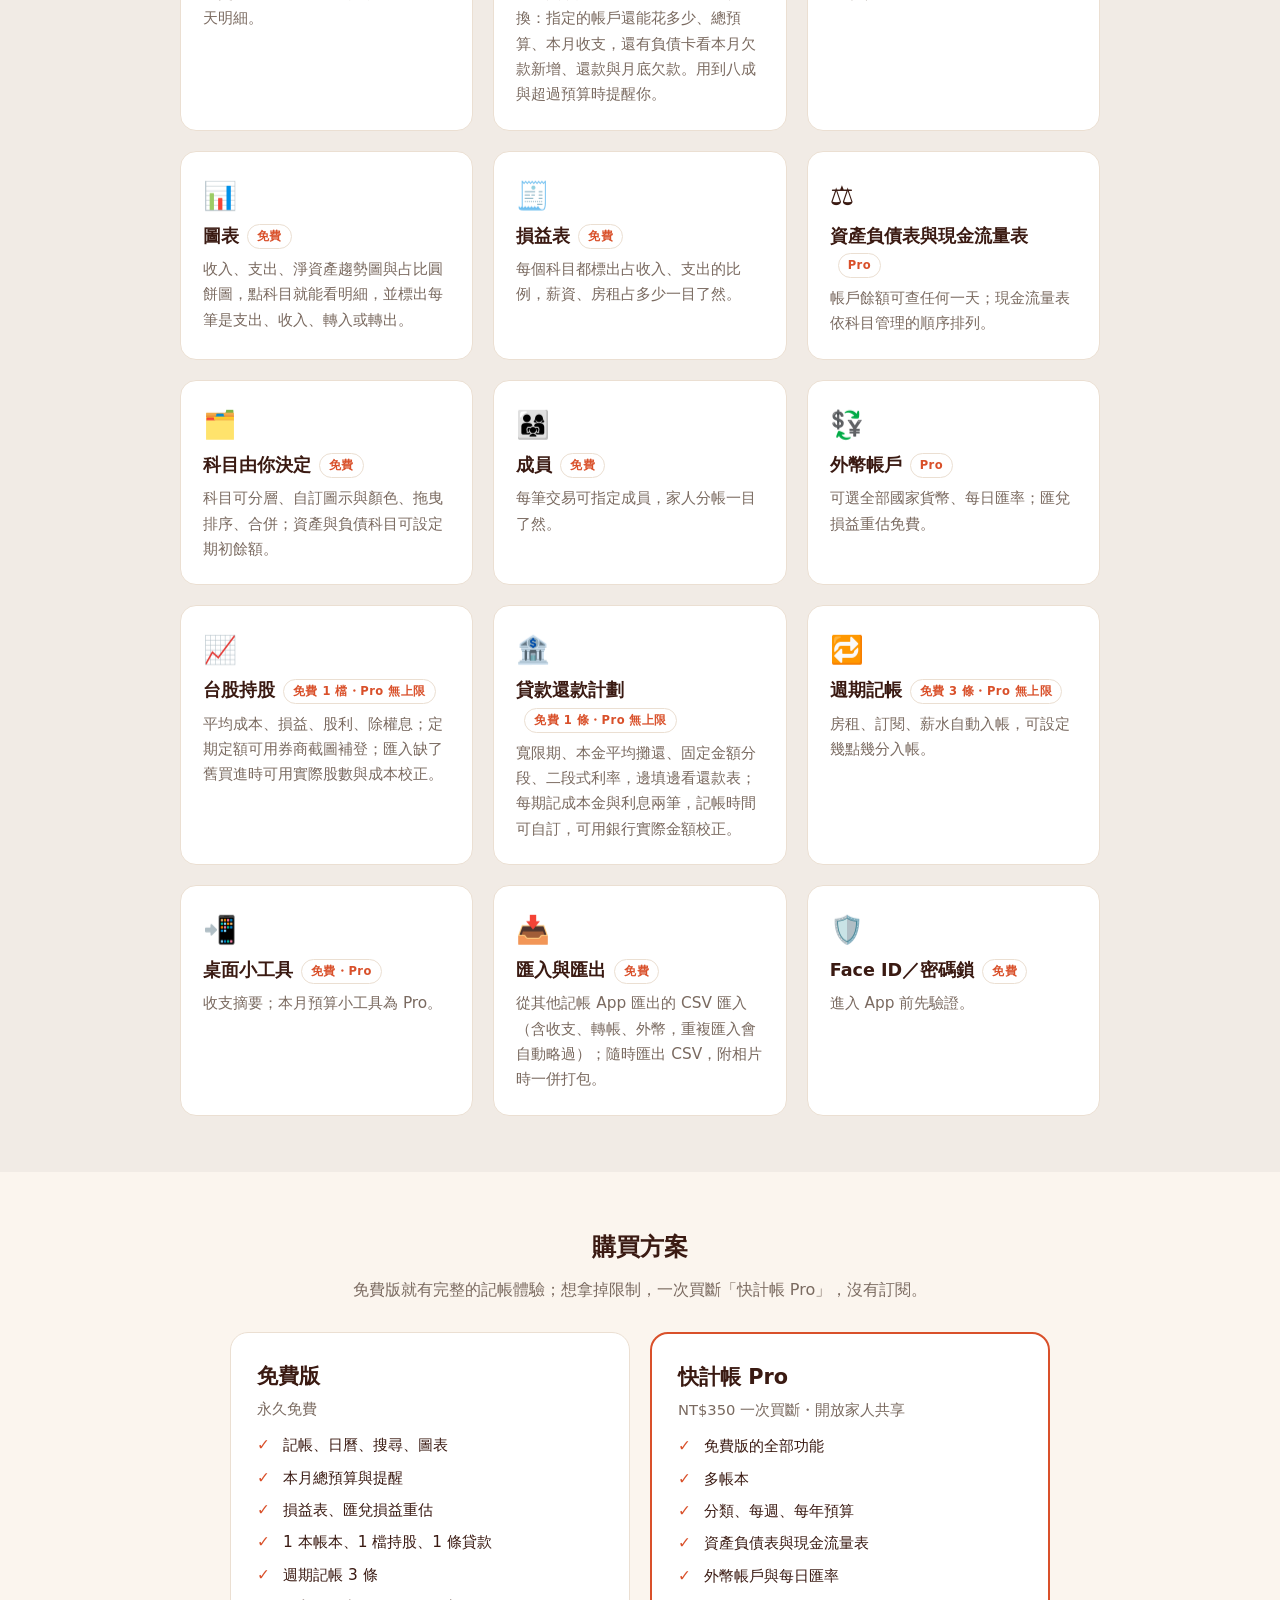
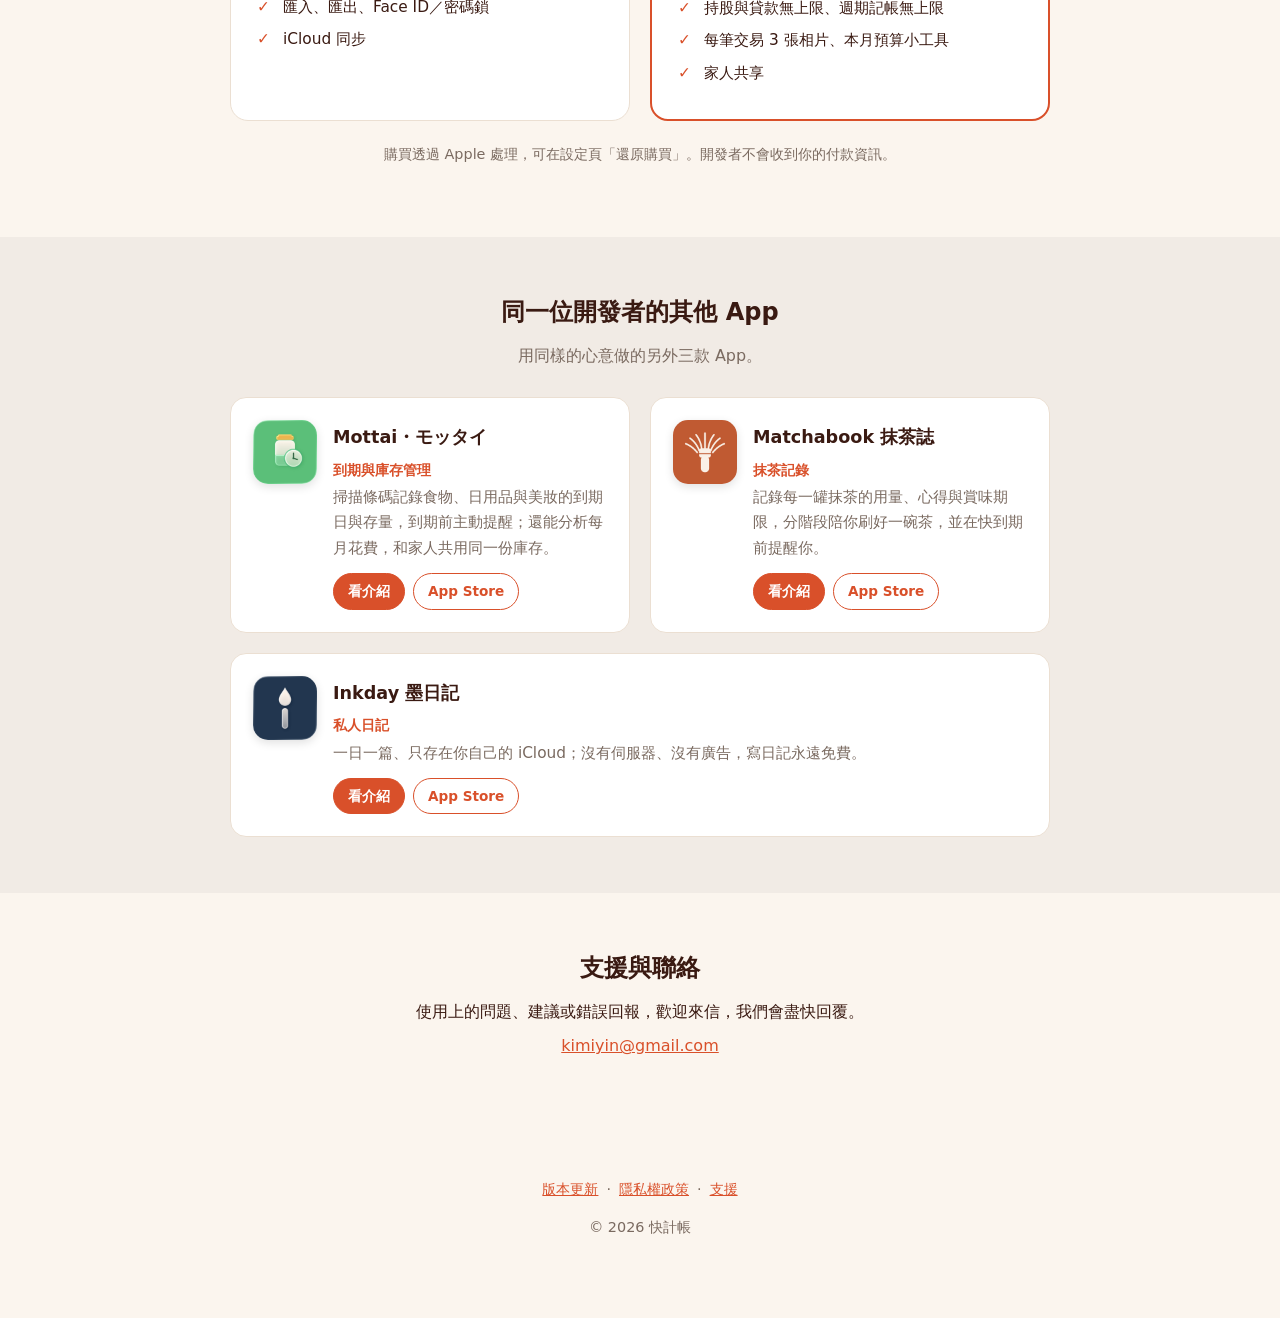
==== commit f6b0fb35: "首頁更新：功能卡片補計算機鍵盤、財務卡片（含負債卡）、Siri 與捷徑、交易標籤，修正外幣方案說明（匯兌損益重估已改免費）" ====
--- a/index.html
+++ b/index.html
@@ -130,19 +130,21 @@
     <h2>所有功能</h2>
     <p class="lede">標示「Pro」的是進階功能，其餘全部免費。</p>
     <div class="grid">
-      <div class="card"><div class="emoji">✍️</div><h3>快速記一筆<span class="pill">免費</span></h3><p>算式輸入、今天／昨天／前天快選、儲存並再記一筆，也能附上收據相片與搜尋備註、類別與帳戶。</p></div>
+      <div class="card"><div class="emoji">✍️</div><h3>快速記一筆<span class="pill">免費</span></h3><p>內建計算機鍵盤（數字與＋−×÷ 直接按）、今天／昨天／前天快選、月曆選日期（前後月的日子也能直接點）；儲存並再記一筆會帶入相同內容，也能複製一筆交易；可附上收據相片，搜尋備註、類別與帳戶。</p></div>
+      <div class="card"><div class="emoji">🗣️</div><h3>Siri 與捷徑<span class="pill">免費</span></h3><p>對 Siri 說「用快計帳記一筆」，回答項目與金額就記好，類別與付款帳戶自動猜。</p></div>
+      <div class="card"><div class="emoji">🏷️</div><h3>交易標籤<span class="pill">免費</span></h3><p>每筆可加標籤、常用標籤一鍵加入；列表顯示標籤，統計有「支出標籤」占比。</p></div>
       <div class="card"><div class="emoji">📅</div><h3>日曆檢視<span class="pill">免費</span></h3><p>有交易的日子一眼看到，點一天看當天明細。</p></div>
-      <div class="card"><div class="emoji">🎯</div><h3>預算<span class="pill">免費</span></h3><p>本月還能花多少、剩幾天、每天可花；用到八成與超過時提醒你。可指定幾個帳戶當作可動用的錢。</p></div>
+      <div class="card"><div class="emoji">🎯</div><h3>財務卡片<span class="pill">免費</span></h3><p>帳本頁放好幾張卡片，左右滑動切換：指定的帳戶還能花多少、總預算、本月收支，還有負債卡看本月欠款新增、還款與月底欠款。用到八成與超過預算時提醒你。</p></div>
       <div class="card"><div class="emoji">🧩</div><h3>分類、每週、每年預算<span class="pill">Pro</span></h3><p>分類預算可選每月、每週或每年。</p></div>
       <div class="card"><div class="emoji">📊</div><h3>圖表<span class="pill">免費</span></h3><p>收入、支出、淨資產趨勢圖與占比圓餅圖，點科目就能看明細，並標出每筆是支出、收入、轉入或轉出。</p></div>
       <div class="card"><div class="emoji">🧾</div><h3>損益表<span class="pill">免費</span></h3><p>每個科目都標出占收入、支出的比例，薪資、房租占多少一目了然。</p></div>
       <div class="card"><div class="emoji">⚖️</div><h3>資產負債表與現金流量表<span class="pill">Pro</span></h3><p>帳戶餘額可查任何一天；現金流量表依科目管理的順序排列。</p></div>
       <div class="card"><div class="emoji">🗂️</div><h3>科目由你決定<span class="pill">免費</span></h3><p>科目可分層、自訂圖示與顏色、拖曳排序、合併；資產與負債科目可設定期初餘額。</p></div>
       <div class="card"><div class="emoji">👨‍👩‍👧</div><h3>成員<span class="pill">免費</span></h3><p>每筆交易可指定成員，家人分帳一目了然。</p></div>
-      <div class="card"><div class="emoji">💱</div><h3>外幣帳戶<span class="pill">Pro</span></h3><p>每日匯率、匯兌損益重估。</p></div>
+      <div class="card"><div class="emoji">💱</div><h3>外幣帳戶<span class="pill">Pro</span></h3><p>可選全部國家貨幣、每日匯率；匯兌損益重估免費。</p></div>
       <div class="card"><div class="emoji">📈</div><h3>台股持股<span class="pill">免費 1 檔・Pro 無上限</span></h3><p>平均成本、損益、股利、除權息；定期定額可用券商截圖補登；匯入缺了舊買進時可用實際股數與成本校正。</p></div>
-      <div class="card"><div class="emoji">🏦</div><h3>貸款還款計劃<span class="pill">免費 1 條・Pro 無上限</span></h3><p>自動試算每期本金與利息，可用銀行實際金額校正。</p></div>
-      <div class="card"><div class="emoji">🔁</div><h3>週期記帳<span class="pill">免費 3 條・Pro 無上限</span></h3><p>房租、訂閱、薪水自動入帳。</p></div>
+      <div class="card"><div class="emoji">🏦</div><h3>貸款還款計劃<span class="pill">免費 1 條・Pro 無上限</span></h3><p>寬限期、本金平均攤還、固定金額分段、二段式利率，邊填邊看還款表；每期記成本金與利息兩筆，記帳時間可自訂，可用銀行實際金額校正。</p></div>
+      <div class="card"><div class="emoji">🔁</div><h3>週期記帳<span class="pill">免費 3 條・Pro 無上限</span></h3><p>房租、訂閱、薪水自動入帳，可設定幾點幾分入帳。</p></div>
       <div class="card"><div class="emoji">📲</div><h3>桌面小工具<span class="pill">免費・Pro</span></h3><p>收支摘要；本月預算小工具為 Pro。</p></div>
       <div class="card"><div class="emoji">📥</div><h3>匯入與匯出<span class="pill">免費</span></h3><p>從其他記帳 App 匯出的 CSV 匯入（含收支、轉帳、外幣，重複匯入會自動略過）；隨時匯出 CSV，附相片時一併打包。</p></div>
       <div class="card"><div class="emoji">🛡️</div><h3>Face ID／密碼鎖<span class="pill">免費</span></h3><p>進入 App 前先驗證。</p></div>
@@ -155,8 +157,8 @@
     <h2>購買方案</h2>
     <p class="lede">免費版就有完整的記帳體驗；想拿掉限制，一次買斷「快計帳 Pro」，沒有訂閱。</p>
     <div class="plans">
-      <div class="plan"><h3>免費版</h3><div class="price">永久免費</div><ul><li>記帳、日曆、搜尋、圖表</li><li>本月總預算與提醒</li><li>損益表</li><li>1 本帳本、1 檔持股、1 條貸款</li><li>週期記帳 3 條</li><li>匯入、匯出、Face ID／密碼鎖</li><li>iCloud 同步</li></ul></div>
-      <div class="plan pro"><h3>快計帳 Pro</h3><div class="price">NT$350 一次買斷・開放家人共享</div><ul><li>免費版的全部功能</li><li>多帳本</li><li>分類、每週、每年預算</li><li>資產負債表與現金流量表</li><li>外幣帳戶與匯兌損益重估</li><li>持股與貸款無上限、週期記帳無上限</li><li>每筆交易 3 張相片、本月預算小工具</li><li>家人共享</li></ul></div>
+      <div class="plan"><h3>免費版</h3><div class="price">永久免費</div><ul><li>記帳、日曆、搜尋、圖表</li><li>本月總預算與提醒</li><li>損益表、匯兌損益重估</li><li>1 本帳本、1 檔持股、1 條貸款</li><li>週期記帳 3 條</li><li>匯入、匯出、Face ID／密碼鎖</li><li>iCloud 同步</li></ul></div>
+      <div class="plan pro"><h3>快計帳 Pro</h3><div class="price">NT$350 一次買斷・開放家人共享</div><ul><li>免費版的全部功能</li><li>多帳本</li><li>分類、每週、每年預算</li><li>資產負債表與現金流量表</li><li>外幣帳戶與每日匯率</li><li>持股與貸款無上限、週期記帳無上限</li><li>每筆交易 3 張相片、本月預算小工具</li><li>家人共享</li></ul></div>
     </div>
     <p class="note">購買透過 Apple 處理，可在設定頁「還原購買」。開發者不會收到你的付款資訊。</p>
   </div>
